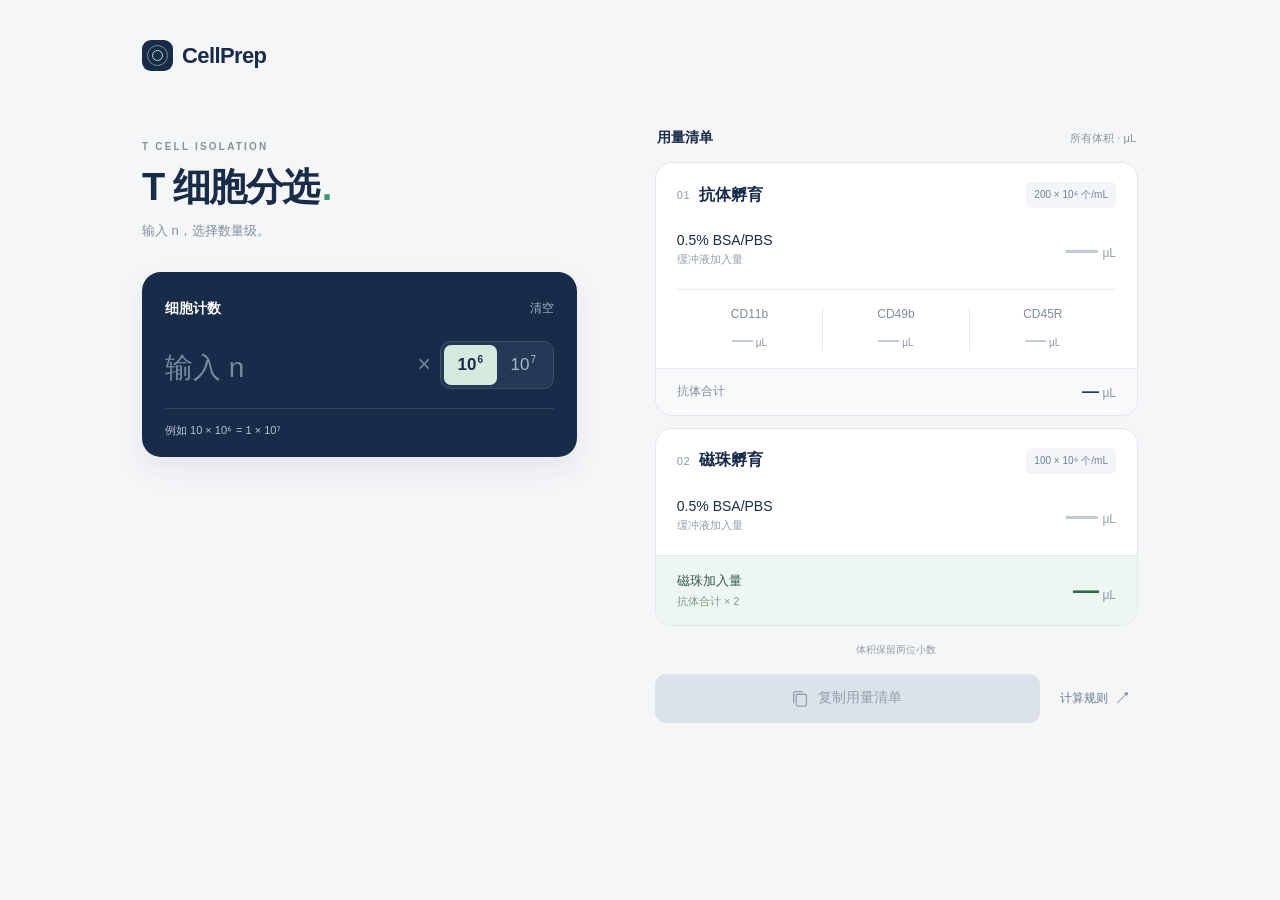
==== index.html @ 0a3a4ed9 "Publish CellPrep calculator" ====
<!doctype html>
<html lang="zh-CN">
<head>
  <meta charset="UTF-8">
  <meta name="viewport" content="width=device-width, initial-scale=1, viewport-fit=cover">
  <meta name="theme-color" content="#f5f6f8">
  <meta name="description" content="T 细胞磁珠分选用量计算器：输入细胞计数，即时计算 BSA/PBS、抗体和磁珠用量。">
  <title>CellPrep · T 细胞分选</title>
  <link rel="icon" href="./icon.svg" type="image/svg+xml">
  <link rel="stylesheet" href="./styles.css">
  <script src="./calculator.js" defer></script>
  <script src="./app.js" defer></script>
</head>
<body>
  <div class="page-shell">
    <header class="brand-row">
      <div class="brand-lockup"><span class="brand-mark" aria-hidden="true"><i class="mark-core"></i><i class="mark-orbit"></i></span><span class="brand-name">CellPrep</span></div>
    </header>
    <main class="workspace">
      <section class="input-side" aria-label="细胞计数输入">
        <div class="intro"><p class="eyebrow">T CELL ISOLATION</p><h1>T 细胞分选<span class="title-dot">.</span></h1><p class="subtitle">输入 n，选择数量级。</p></div>
        <div class="input-card">
          <div class="card-topline"><label class="section-label" for="cell-count">细胞计数</label><button type="button" id="clear" class="clear-button">清空</button></div>
          <div class="number-entry"><input id="cell-count" class="count-input" type="text" inputmode="decimal" autocomplete="off" maxlength="20" placeholder="输入 n" aria-describedby="count-summary"><span class="times-symbol">×</span><div class="exponent-picker" role="group" aria-label="选择细胞数量级"><button type="button" class="exponent-option selected" data-exponent="6" aria-pressed="true" aria-label="十的六次方">10<sup>6</sup></button><button type="button" class="exponent-option" data-exponent="7" aria-pressed="false" aria-label="十的七次方">10<sup>7</sup></button></div></div>
          <div id="count-summary" class="count-summary" aria-live="polite">例如 10 × 10⁶ = 1 × 10⁷</div>
        </div>
      </section>
      <section class="results-side" aria-label="用量计算结果">
        <div class="results-header"><h2 class="section-label">用量清单</h2><span class="unit-caption">所有体积 · μL</span></div>
        <article class="result-card antibody-card">
          <div class="phase-header"><h3 class="phase-name"><span class="phase-index">01</span>抗体孵育</h3><span class="concentration-tag">200 × 10⁶ 个/mL</span></div>
          <div class="buffer-result"><div><p class="reagent-label">0.5% BSA/PBS</p><p class="reagent-help">缓冲液加入量</p></div><div class="volume-lockup"><output data-output="antibodyBufferUl" class="volume-primary empty-value">—</output><span class="volume-unit">μL</span></div></div>
          <div class="antibody-grid"><div class="antibody-item"><p class="antibody-name">CD11b</p><p class="antibody-dose"><output data-output="cd11bUl">—</output><span> μL</span></p></div><div class="antibody-item"><p class="antibody-name">CD49b</p><p class="antibody-dose"><output data-output="cd49bUl">—</output><span> μL</span></p></div><div class="antibody-item"><p class="antibody-name">CD45R</p><p class="antibody-dose"><output data-output="cd45rUl">—</output><span> μL</span></p></div></div>
          <div class="total-row"><span>抗体合计</span><span><output data-output="antibodyTotalUl" class="total-value">—</output><span class="small-unit"> μL</span></span></div>
        </article>
        <article class="result-card bead-card">
          <div class="phase-header"><h3 class="phase-name"><span class="phase-index">02</span>磁珠孵育</h3><span class="concentration-tag">100 × 10⁶ 个/mL</span></div>
          <div class="buffer-result"><div><p class="reagent-label">0.5% BSA/PBS</p><p class="reagent-help">缓冲液加入量</p></div><div class="volume-lockup"><output data-output="beadBufferUl" class="volume-primary empty-value">—</output><span class="volume-unit">μL</span></div></div>
          <div class="bead-dose"><div><p class="bead-label">磁珠加入量</p><p class="bead-ratio">抗体合计 × 2</p></div><span><output data-output="beadUl" class="bead-value">—</output><span class="small-unit"> μL</span></span></div>
        </article>
        <p class="precision-note">体积保留两位小数</p>
        <p id="small-volume" class="small-volume-note" hidden>部分用量显示为 0.00 μL，表示四舍五入后的极小用量，并非无需添加。</p>
        <div class="actions"><button type="button" id="copy" class="copy-button" disabled><svg width="17" height="19" viewBox="0 0 20 22" fill="none" aria-hidden="true"><rect x="5" y="6" width="12" height="14" rx="2" stroke="currentColor" stroke-width="1.5"/><path d="M12 3H4a2 2 0 0 0-2 2v11" stroke="currentColor" stroke-width="1.5" stroke-linecap="round"/></svg>复制用量清单</button><button type="button" id="rules" class="rules-button">计算规则<span>↗</span></button></div>
      </section>
    </main>
  </div>

  <dialog id="rules-dialog" class="rules-dialog" aria-labelledby="rules-title">
    <div class="modal-handle" aria-hidden="true"></div>
    <div class="modal-heading"><div><p class="eyebrow">CALCULATION</p><h2 id="rules-title" class="modal-title">计算规则</h2></div><button type="button" id="close-rules" class="close-button" aria-label="关闭计算规则">×</button></div>
    <div class="rules-scroll">
      <p class="rule-note">N 为细胞总数；全部结果以 μL 显示。</p>
      <section class="rule-section"><h3 class="rule-title">01 / 抗体孵育</h3><p class="formula">孵育体积 = N ÷ (200 × 10⁶) × 1000</p><p class="rate-row"><span>CD11b</span><span>0.030 μL / 10⁶ 个细胞</span></p><p class="rate-row"><span>CD49b、CD45R</span><span>各 0.015 μL / 10⁶ 个细胞</span></p></section>
      <section class="rule-section"><h3 class="rule-title">02 / 磁珠孵育</h3><p class="formula">孵育体积 = N ÷ (100 × 10⁶) × 1000</p><p class="rate-row"><span>磁珠用量</span><span>三种抗体总量 × 2</span></p></section>
      <p class="rule-note bottom-note">缓冲液按细胞数直接计算。合计使用未舍入值。</p>
    </div>
    <button type="button" id="done-rules" class="done-button">完成</button>
  </dialog>
  <div id="toast" class="toast" role="status" hidden></div>
</body>
</html>
---- styles.css ----
:root { color-scheme: light; --ink: #182b48; --muted: #82909f; --border: #e3e7ed; --green: #439576; }
* { box-sizing: border-box; }
body { margin: 0; background: #f5f6f8; color: var(--ink); font-family: -apple-system, BlinkMacSystemFont, 'Segoe UI', 'PingFang SC', 'Microsoft YaHei', sans-serif; -webkit-font-smoothing: antialiased; }
p, h1, h2, h3 { margin: 0; }
button, input { font: inherit; }
button { cursor: pointer; color: inherit; border: 0; background: none; padding: 0; -webkit-tap-highlight-color: transparent; touch-action: manipulation; }
button:focus-visible, input:focus-visible, label:has(input:focus-visible) { outline: 2px solid #69a98c; outline-offset: 5px; }
button:disabled { cursor: default; }
[hidden] { display: none !important; }
.page-shell { max-width: 1080px; margin: 0 auto; padding: 40px 42px 22px; }
.brand-row, .brand-lockup, .local-badge, .card-topline, .number-entry, .count-summary, .results-header, .phase-header, .phase-name, .buffer-result, .volume-lockup, .total-row, .bead-dose, .actions, .modal-heading, .rate-row, .mode-option { display: flex; align-items: center; }
.brand-row, .card-topline, .results-header, .phase-header, .buffer-result, .total-row, .bead-dose, .modal-heading, .rate-row { justify-content: space-between; }
.brand-lockup { gap: 9px; }
.brand-mark { position: relative; width: 31px; height: 31px; background: var(--ink); border-radius: 9px; }
.mark-core { position: absolute; width: 11px; height: 11px; left: 10px; top: 10px; border: 1.6px solid #b5e5d2; border-radius: 50%; }
.mark-orbit { position: absolute; width: 21px; height: 21px; left: 5px; top: 5px; border: 1px solid #789489; border-radius: 50%; }
.brand-name { font-size: 22px; font-weight: 700; letter-spacing: -.6px; }
.local-badge { gap: 7px; font-size: 11px; color: #708079; }
.status-dot { width: 5px; height: 5px; border-radius: 50%; background: var(--green); flex-shrink: 0; }
.workspace { display: grid; grid-template-columns: minmax(0, .9fr) minmax(0, 1fr); gap: 78px; margin-top: 58px; }
.intro { margin: 12px 0 32px; }
.eyebrow { font-size: 10px; letter-spacing: 2.2px; color: #86909c; font-weight: 600; }
h1 { font-size: 38px; line-height: 1.35; font-weight: 650; letter-spacing: -1.5px; margin-top: 10px; }
.title-dot { color: var(--green); padding-left: 3px; }
.subtitle { color: var(--muted); font-size: 13px; margin-top: 9px; }
.input-card { padding: 20px 23px 19px; background: var(--ink); border-radius: 19px; box-shadow: 0 12px 28px #182b4814; color: #fff; }
.section-label { font-size: 14px; font-weight: 600; }
.clear-button { color: #a4b2c5; font-size: 12px; padding: 8px 0 8px 16px; }
.clear-button:hover { color: white; }
.number-entry { margin: 12px 0 16px; gap: 9px; }
.count-input { width: 0; flex: 1; min-width: 0; height: 55px; border: none; padding: 0; background: none; font-size: 37px; font-weight: 500; color: white; outline: none; font-variant-numeric: tabular-nums; letter-spacing: -1px; }
.count-input::placeholder { color: #77879f; font-size: 28px; font-weight: 400; letter-spacing: 0; }
.count-input:focus-visible { outline: none; }
.number-entry:has(.count-input:focus-visible) { box-shadow: 0 2px 0 #91bbaa; }
.times-symbol { font-size: 23px; font-weight: 300; color: #73849d; }
.exponent-picker { display: flex; padding: 3px; background: #253956; border: 1px solid #3c4d66; border-radius: 10px; flex-shrink: 0; }
.exponent-option { display: flex; justify-content: center; align-items: center; width: 53px; min-height: 40px; border-radius: 7px; font-size: 17px; color: #a8b7cd; transition: background .15s, color .15s; }
.exponent-option.selected { background: #d5eade; color: var(--ink); font-weight: 600; }
.exponent-option sup { font-size: 10px; position: relative; top: -5px; margin-left: 1px; }
.count-summary { min-height: 30px; border-top: 1px solid #34445e; padding-top: 13px; color: #b5c2d4; font-size: 11px; gap: 7px; flex-wrap: wrap; }
.live-label { margin-left: auto; color: #96b4ad; font-size: 10px; flex-shrink: 0; }
.error-text { color: #ffb7ad; }
.desktop-note { position: relative; margin: 43px 0 0 3px; min-height: 145px; }
.note-line { display: block; width: 25px; height: 1px; background: #bfcac5; margin-bottom: 17px; }
.desktop-note p { font-size: 12px; color: #8a95a3; line-height: 1.9; }
.desktop-note p span { color: #a6aeba; }
.science-glyph { position: absolute; right: 12px; top: 14px; width: 108px; height: 108px; border: 1px solid #dce5e0; border-radius: 50%; }
.science-glyph i { position: absolute; width: 76px; height: 76px; border: 1px solid #d3dfd8; left: 15px; top: 15px; border-radius: 50%; }
.science-glyph b { position: absolute; width: 30px; height: 30px; border: 1px solid #b8cfc1; left: 38px; top: 38px; border-radius: 50%; background: #e7efe9; }
.science-glyph em { position: absolute; width: 9px; height: 9px; left: 7px; top: 20px; border: 2px solid #f5f6f8; border-radius: 50%; background: #97b7a4; }
.results-header { margin: 0 2px 15px; }
.unit-caption { font-size: 11px; color: #8a95a3; }
.result-card { padding: 19px 21px 0; border: 1px solid var(--border); background: #fff; border-radius: 17px; margin-bottom: 12px; overflow: hidden; box-shadow: 0 2px 7px #182b4802; }
.phase-name { gap: 9px; font-size: 16px; font-weight: 600; }
.phase-index { font-size: 11px; color: #8d9aac; letter-spacing: .5px; font-weight: 500; }
.concentration-tag { color: #728198; font-size: 10px; background: #f3f5f8; padding: 6px 8px; border-radius: 5px; white-space: nowrap; }
.buffer-result { padding: 23px 0 21px; gap: 8px; }
.reagent-label { font-size: 14px; font-weight: 500; white-space: nowrap; }
.reagent-help { color: #94a0ae; font-size: 11px; margin-top: 4px; }
.volume-lockup { gap: 6px; justify-content: flex-end; min-width: 0; flex-wrap: wrap; }
.volume-primary { font-size: 32px; letter-spacing: -1.4px; line-height: 1.15; font-weight: 600; font-variant-numeric: tabular-nums; overflow-wrap: anywhere; text-align: right; }
.volume-unit { font-size: 12px; color: #94a0ae; padding-top: 8px; }
.empty-value { color: #c3cbd5; }
.antibody-grid { display: grid; grid-template-columns: repeat(3, minmax(0,1fr)); padding: 17px 0; border-top: 1px solid #e9edf1; }
.antibody-item { text-align: center; border-right: 1px solid #e9edf1; padding: 0 3px; }
.antibody-item:last-child { border: none; }
.antibody-name { font-size: 12px; color: #7f8c9f; }
.antibody-dose { font-size: 21px; font-weight: 600; margin-top: 6px; font-variant-numeric: tabular-nums; overflow-wrap: anywhere; }
.antibody-dose span { font-size: 10px; font-weight: 400; color: #8c98a8; }
.total-row { margin: 0 -21px; padding: 13px 21px; background: #f8f9fb; border-top: 1px solid #e9edf1; font-size: 12px; color: #7f8c9f; }
.total-value { color: #233953; font-size: 17px; font-weight: 600; }
.small-unit { color: #8b98a8; font-size: 12px; font-weight: 400; }
.bead-dose { margin: 0 -21px; padding: 16px 21px; background: #edf6f1; border-top: 1px solid #e0ede5; }
.bead-label { font-size: 13px; color: #365b4c; font-weight: 500; }
.bead-ratio { font-size: 11px; color: #80998c; margin-top: 4px; }
.bead-value { font-size: 26px; font-weight: 600; color: #306a51; font-variant-numeric: tabular-nums; overflow-wrap: anywhere; }
.precision-note { text-align: center; color: #929dab; font-size: 10px; padding: 5px 0 17px; }
.small-volume-note { padding: 0 4px 15px; color: #9f7645; font-size: 11px; line-height: 1.6; }
.actions { gap: 13px; }
.copy-button { flex: 1; display: flex; align-items: center; justify-content: center; gap: 9px; border-radius: 11px; min-height: 49px; background: var(--ink); color: white; font-size: 14px; font-weight: 500; transition: background .15s; }
.copy-button:not(:disabled):hover { background: #2a4265; }
.copy-button:disabled { background: #dce2e9; color: #95a0ae; }
.rules-button { display: flex; align-items: center; gap: 6px; min-height: 49px; padding: 0 7px; color: #697a91; font-size: 12px; }
.rules-button:hover { color: var(--ink); }
.rules-button span { font-size: 17px; }
.mode-caption { font-size: 10px; text-align: center; color: #8d98a7; margin-top: 13px; }
.footer { padding: 37px 0 8px; font-size: 9px; text-align: center; letter-spacing: .7px; color: #a4aeba; }
.footer span { padding: 0 8px; color: #bdc5cf; }
.rules-dialog { color: var(--ink); background: #fff; width: min(460px, calc(100vw - 32px)); border: none; border-radius: 24px; padding: 22px; max-height: 92dvh; box-shadow: 0 20px 100px #182b4833; }
.rules-dialog::backdrop { background: #0c192c6b; backdrop-filter: blur(3px); }
.rules-dialog[open] { display: flex; flex-direction: column; }
.modal-handle { display: none; }
.modal-title { font-size: 25px; margin-top: 6px; font-weight: 600; }
.close-button { display: flex; align-items: center; justify-content: center; width: 36px; height: 36px; background: #f5f6f8; border-radius: 50%; font-size: 24px; color: #768598; font-weight: 300; flex-shrink: 0; }
.rules-scroll { overflow-y: auto; min-height: 0; margin: 18px 0 16px; overscroll-behavior: contain; }
.rule-note { color: #8a95a4; font-size: 12px; line-height: 1.7; }
.rule-section { margin-top: 20px; }
.rule-title { font-size: 13px; color: #3c5069; font-weight: 600; margin-bottom: 10px; }
.formula { background: #f5f7f9; color: #556b83; font-size: 12px; padding: 14px 10px; border-radius: 9px; }
.rate-row { font-size: 12px; color: #8190a2; padding: 10px 0 0; gap: 12px; }
.rate-row span:last-child { color: #3d536c; text-align: right; }
.volume-modes { border: 0; padding: 0; min-width: 0; }
.mode-option { width: 100%; text-align: left; gap: 12px; border: 1px solid #e0e5eb; border-radius: 10px; padding: 14px 12px; margin-bottom: 9px; cursor: pointer; }
.active-mode { border-color: #739e89; background: #f1f7f3; }
.mode-option input { appearance: none; width: 17px; height: 17px; margin: 0; border: 1px solid #b7c1cd; border-radius: 50%; flex-shrink: 0; }
.mode-option input:checked { border-color: #4b8769; background: radial-gradient(circle, #4b8769 0 4px, transparent 4.6px); }
.mode-title { font-size: 13px; font-weight: 500; display: block; }
.mode-help { font-size: 11px; color: #849385; margin-top: 5px; line-height: 1.6; display: block; }
.mixture-summary { border-top: 1px solid #e9edf1; padding-top: 5px; }
.bottom-note { padding: 15px 0 7px; }
.done-button { width: 100%; background: var(--ink); color: #fff; border-radius: 11px; font-size: 14px; min-height: 47px; flex-shrink: 0; }
.toast { position: fixed; z-index: 30; bottom: 26px; left: 50%; transform: translateX(-50%); background: #182b48ed; color: #fff; font-size: 13px; padding: 14px 22px; border-radius: 12px; max-width: calc(100vw - 32px); text-align: center; box-shadow: 0 5px 25px #182b4826; }
@media (max-width: 850px) and (min-width: 641px) { .workspace { gap: 35px; } .page-shell { padding-inline: 30px; } }
@media (max-width: 640px) {
  .page-shell { max-width: 460px; padding: 19px 19px 16px; }
  .brand-mark { width: 28px; height: 28px; border-radius: 8px; }
  .mark-core { width: 9px; height: 9px; left: 9.5px; top: 9.5px; }
  .mark-orbit { width: 19px; height: 19px; left: 4.5px; top: 4.5px; }
  .brand-name { font-size: 19px; }
  .workspace { display: block; margin-top: 25px; }
  .intro { margin: 0 0 22px; }
  h1 { font-size: 30px; letter-spacing: -.6px; margin-top: 6px; }
  .subtitle { font-size: 12px; margin-top: 6px; }
  .input-card { padding: 15px 16px 14px; border-radius: 15px; }
  .count-input { font-size: 33px; height: 47px; }
  .count-input::placeholder { font-size: 25px; }
  .exponent-option { width: 50px; min-height: 36px; }
  .number-entry { margin: 12px 0; }
  .count-summary { min-height: 25px; padding-top: 10px; font-size: 10px; }
  .desktop-note { display: none; }
  .results-header { margin: 22px 2px 11px; }
  .result-card { padding: 15px 16px 0; border-radius: 14px; margin-bottom: 11px; }
  .phase-name { font-size: 15px; gap: 7px; }
  .concentration-tag { font-size: 10px; padding: 5px 6px; }
  .buffer-result { padding: 20px 0 17px; }
  .volume-primary { font-size: 29px; }
  .reagent-label { font-size: 14px; }
  .antibody-grid { padding: 14px 0; }
  .antibody-dose { font-size: 20px; }
  .total-row { margin: 0 -16px; padding: 11px 16px; }
  .bead-dose { margin: 0 -16px; padding: 13px 16px; }
  .bead-value { font-size: 24px; }
  .precision-note { padding: 4px 0 14px; font-size: 10px; }
  .copy-button, .rules-button { min-height: 47px; }
  .copy-button { font-size: 13px; }
  .mode-caption { margin-top: 12px; }
  .footer { padding-top: 26px; font-size: 8px; letter-spacing: .5px; }
  .rules-dialog { width: 100%; max-width: 460px; max-height: 92dvh; margin: auto auto 0; border-radius: 24px 24px 0 0; padding: 10px 20px calc(18px + env(safe-area-inset-bottom)); }
  .modal-handle { display: block; width: 36px; height: 4px; border-radius: 5px; background: #e0e4ea; margin: 0 auto 18px; flex-shrink: 0; }
}
@media (prefers-reduced-motion: reduce) { * { transition: none !important; } }
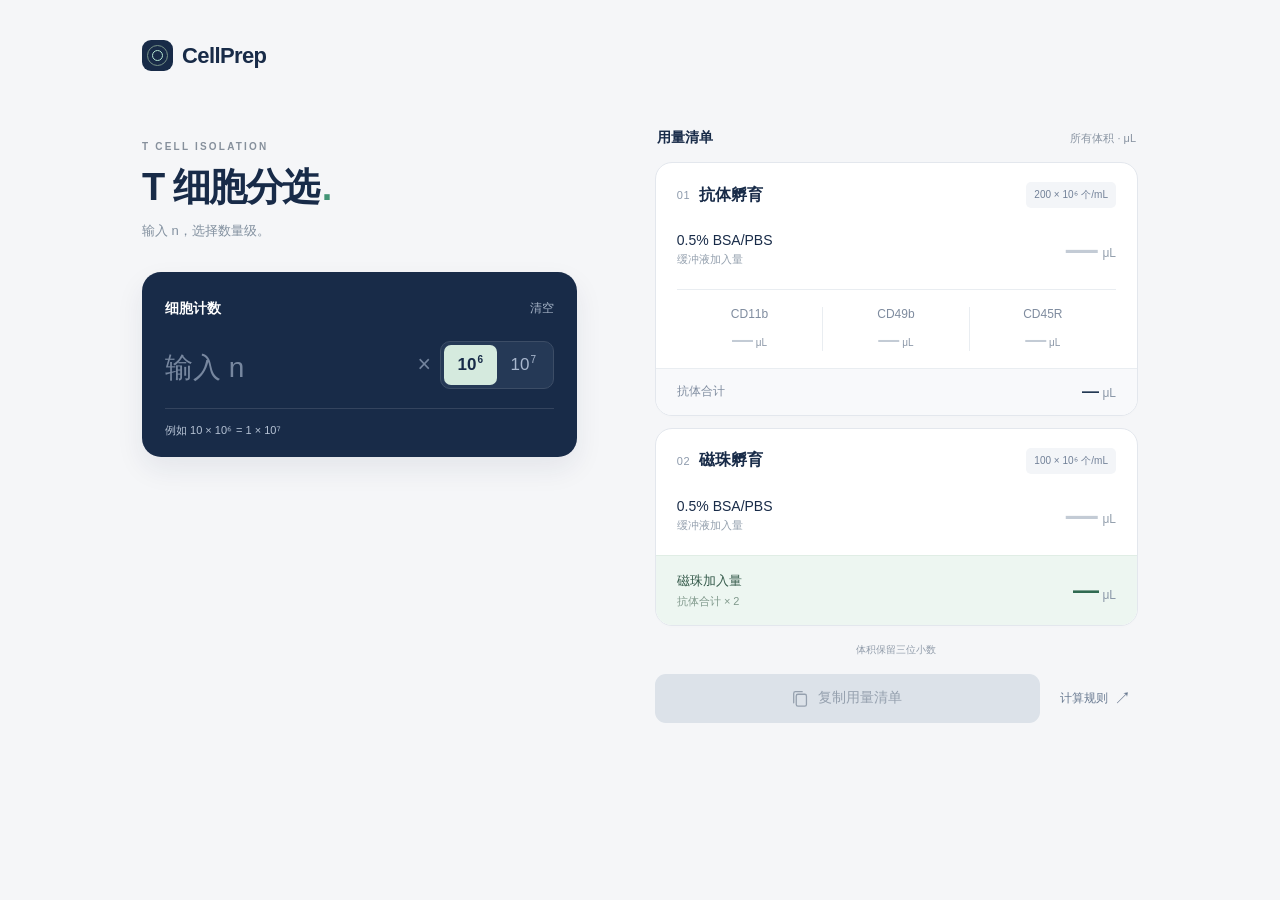
==== commit 0bc70abe: "Publish CellPrep calculator" ====
--- a/index.html
+++ b/index.html
@@ -8,8 +8,8 @@
   <title>CellPrep · T 细胞分选</title>
   <link rel="icon" href="./icon.svg" type="image/svg+xml">
   <link rel="stylesheet" href="./styles.css">
-  <script src="./calculator.js" defer></script>
-  <script src="./app.js" defer></script>
+  <script src="./calculator.js?v=20261010-4" defer></script>
+  <script src="./app.js?v=20261010-4" defer></script>
 </head>
 <body>
   <div class="page-shell">
@@ -38,8 +38,8 @@
           <div class="buffer-result"><div><p class="reagent-label">0.5% BSA/PBS</p><p class="reagent-help">缓冲液加入量</p></div><div class="volume-lockup"><output data-output="beadBufferUl" class="volume-primary empty-value">—</output><span class="volume-unit">μL</span></div></div>
           <div class="bead-dose"><div><p class="bead-label">磁珠加入量</p><p class="bead-ratio">抗体合计 × 2</p></div><span><output data-output="beadUl" class="bead-value">—</output><span class="small-unit"> μL</span></span></div>
         </article>
-        <p class="precision-note">体积保留两位小数</p>
-        <p id="small-volume" class="small-volume-note" hidden>部分用量显示为 0.00 μL，表示四舍五入后的极小用量，并非无需添加。</p>
+        <p class="precision-note">体积保留三位小数</p>
+        <p id="small-volume" class="small-volume-note" hidden>部分用量显示为 0.000 μL，表示四舍五入后的极小用量，并非无需添加。</p>
         <div class="actions"><button type="button" id="copy" class="copy-button" disabled><svg width="17" height="19" viewBox="0 0 20 22" fill="none" aria-hidden="true"><rect x="5" y="6" width="12" height="14" rx="2" stroke="currentColor" stroke-width="1.5"/><path d="M12 3H4a2 2 0 0 0-2 2v11" stroke="currentColor" stroke-width="1.5" stroke-linecap="round"/></svg>复制用量清单</button><button type="button" id="rules" class="rules-button">计算规则<span>↗</span></button></div>
       </section>
     </main>
@@ -50,7 +50,7 @@
     <div class="modal-heading"><div><p class="eyebrow">CALCULATION</p><h2 id="rules-title" class="modal-title">计算规则</h2></div><button type="button" id="close-rules" class="close-button" aria-label="关闭计算规则">×</button></div>
     <div class="rules-scroll">
       <p class="rule-note">N 为细胞总数；全部结果以 μL 显示。</p>
-      <section class="rule-section"><h3 class="rule-title">01 / 抗体孵育</h3><p class="formula">孵育体积 = N ÷ (200 × 10⁶) × 1000</p><p class="rate-row"><span>CD11b</span><span>0.030 μL / 10⁶ 个细胞</span></p><p class="rate-row"><span>CD49b、CD45R</span><span>各 0.015 μL / 10⁶ 个细胞</span></p></section>
+      <section class="rule-section"><h3 class="rule-title">01 / 抗体孵育</h3><p class="formula">孵育体积 = N ÷ (200 × 10⁶) × 1000</p><p class="rate-row"><span>CD11b</span><span>0.015 μL / 10⁶ 个细胞</span></p><p class="rate-row"><span>CD49b、CD45R</span><span>各 0.030 μL / 10⁶ 个细胞</span></p></section>
       <section class="rule-section"><h3 class="rule-title">02 / 磁珠孵育</h3><p class="formula">孵育体积 = N ÷ (100 × 10⁶) × 1000</p><p class="rate-row"><span>磁珠用量</span><span>三种抗体总量 × 2</span></p></section>
       <p class="rule-note bottom-note">缓冲液按细胞数直接计算。合计使用未舍入值。</p>
     </div>
